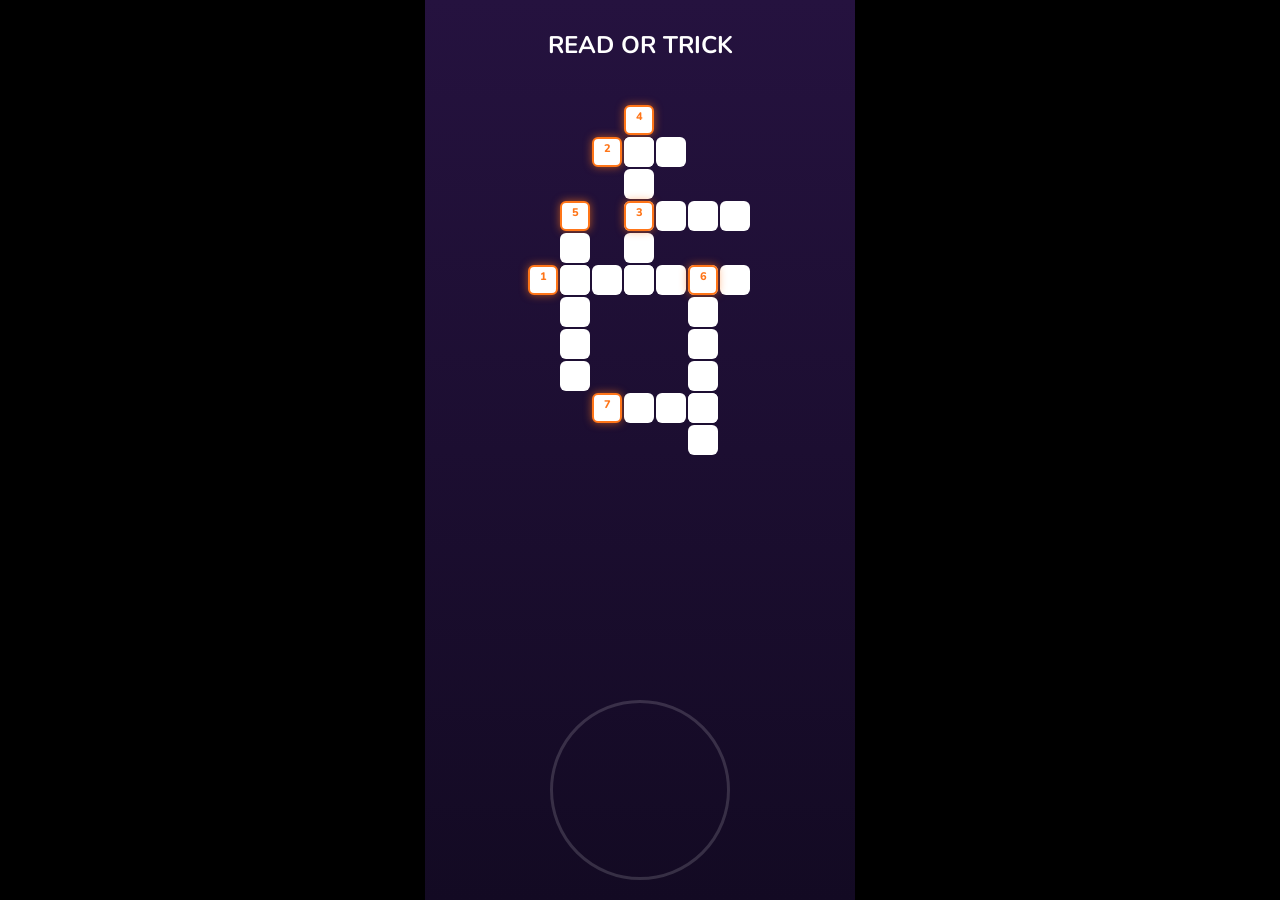
==== crusigrama.html @ ee32bf75 "Add files via upload" ====
<!DOCTYPE html>
<html lang="es">

<head>

<meta charset="UTF-8">

<meta
name="viewport"
content="
width=device-width,
initial-scale=1.0,
maximum-scale=1.0,
user-scalable=no">

<title>Read or Trick</title>

<link
href="https://fonts.googleapis.com/css2?family=Nunito:wght@400;700;800&display=swap"
rel="stylesheet">

<link
rel="stylesheet"
href="crusigrama.css">

</head>

<body>
<div class="app">

    <header>
        <h1>READ OR TRICK</h1>
    </header>

   <main>

    <section class="tablero">

       <div class="grid">

    <!-- 4. GOTHIC -->
    <div class="casilla pista"
         data-pista="4"
         style="top:0px; left:96px;">4</div>

    <div class="casilla"
         style="top:32px; left:96px;"></div>

    <div class="casilla"
         style="top:64px; left:96px;"></div>

    <!-- H compartida con HYDE -->
    <div class="casilla"
         style="top:96px; left:96px;"></div>

    <div class="casilla"
         style="top:128px; left:96px;"></div>

    <!-- C compartida con DRACULA -->
    <div class="casilla"
         style="top:160px; left:96px;"></div>


    <!-- 2. POE -->
    <div class="casilla pista"
         data-pista="2"
         style="top:32px; left:64px;">2</div>

    <!-- O compartida con GOTHIC -->
    <div class="casilla"
         style="top:32px; left:96px;"></div>

    <div class="casilla"
         style="top:32px; left:128px;"></div>


    <!-- 3. HYDE -->
    <!-- H compartida con GOTHIC -->
    <div class="casilla pista"
         data-pista="3"
         style="top:96px; left:96px;">3</div>

    <div class="casilla"
         style="top:96px; left:128px;"></div>

    <div class="casilla"
         style="top:96px; left:160px;"></div>

    <div class="casilla"
         style="top:96px; left:192px;"></div>


    <!-- 5. CARRIE -->
    <div class="casilla pista"
         data-pista="5"
         style="top:96px; left:32px;">5</div>

    <div class="casilla"
         style="top:128px; left:32px;"></div>

    <!-- R compartida con DRACULA -->
    <div class="casilla"
         style="top:160px; left:32px;"></div>

    <div class="casilla"
         style="top:192px; left:32px;"></div>

    <div class="casilla"
         style="top:224px; left:32px;"></div>

    <div class="casilla"
         style="top:256px; left:32px;"></div>


    <!-- 1. DRACULA -->
    <div class="casilla pista"
         data-pista="1"
         style="top:160px; left:0px;">1</div>

    <div class="casilla"
         style="top:160px; left:32px;"></div>

    <div class="casilla"
         style="top:160px; left:64px;"></div>

    <!-- C compartida con GOTHIC -->
    <div class="casilla"
         style="top:160px; left:96px;"></div>

    <div class="casilla"
         style="top:160px; left:128px;"></div>

    <!-- L compartida con LECTER -->
    <div class="casilla"
         style="top:160px; left:160px;"></div>

    <div class="casilla"
         style="top:160px; left:192px;"></div>


    <!-- 6. LECTER -->
    <!-- L compartida con DRACULA -->
    <div class="casilla pista"
         data-pista="6"
         style="top:160px; left:160px;">6</div>

    <div class="casilla"
         style="top:192px; left:160px;"></div>

    <div class="casilla"
         style="top:224px; left:160px;"></div>

    <div class="casilla"
         style="top:256px; left:160px;"></div>

    <!-- E compartida con RAVEN -->
    <div class="casilla"
         style="top:288px; left:160px;"></div>

    <div class="casilla"
         style="top:320px; left:160px;"></div>


    <!-- 7. RAVEN -->
    <div class="casilla pista"
         data-pista="7"
         style="top:288px; left:64px;">7</div>

    <div class="casilla"
         style="top:288px; left:96px;"></div>

    <div class="casilla"
         style="top:288px; left:128px;"></div>

    <!-- E compartida con LECTER -->
    <div class="casilla"
         style="top:288px; left:160px;"></div>

</div>

    </section>


    <!-- =========================
         CÍRCULO DE LETRAS
    ========================== -->

    <section class="letras">

        <div
            id="circuloLetras"
            class="circulo">
        </div>

    </section>

</main>

</div>

<div id="popupPista">

    <button id="cerrarPista">×</button>

    <h3 id="tituloPista">Pista</h3>

    <p id="textoPista">
        Aquí aparecerá la pista.
    </p>

</div>
<script src="crusigrama.js"></script>

</body>

</html>
---- crusigrama.css ----
*{

    margin:0;
    padding:0;
    box-sizing:border-box;

}

body{

    background:#000;

    font-family:"Nunito",sans-serif;

    display:flex;

    justify-content:center;

    min-height:100dvh;

}

.app{

    width:100%;

    max-width:430px;

    height:100dvh;

    background:
    linear-gradient(
        #25123f,
        #130a23
    );

    display:flex;

    flex-direction:column;

    overflow:hidden;

}


/* =========================
   ENCABEZADO
========================= */

header{

    height:10%;

    display:flex;

    justify-content:center;

    align-items:center;

    color:white;

    flex-shrink:0;

}

header h1{

    font-size:24px;

}

main{
    flex:1;
    display:flex;
    flex-direction:column;
    min-height:0;
}
/* =========================
   ZONA DEL CRUCIGRAMA
========================= */

.tablero{

    height:55%;

    display:flex;

    justify-content:center;

    align-items:flex-start;

    padding-top:15px;

    flex-shrink:0;

}


/* =========================
   CUADRÍCULA
========================= */

.grid {

    position:relative;

    width:224px;

    height:352px;

}
.celda,
.vacio{

    width:44px;

    height:44px;

}

.celda{

    background:white;

    border-radius:6px;

    display:flex;

    justify-content:center;

    align-items:flex-start;

    font-weight:800;

    color:#333;

    font-size:12px;

    padding-top:2px;

}

.numero{

    color:#ff7518;

}

.vacio{

    background:transparent;

}


/* =========================
   ZONA DE ACCIONES
========================= */

.acciones{

    height:10%;

    display:flex;

    justify-content:center;

    align-items:center;

    flex-shrink:0;

}

#btnPista{

    background:#ff7518;

    color:white;

    border:none;

    padding:10px 24px;

    border-radius:15px;

    font-family:"Nunito",sans-serif;

    font-weight:800;

    font-size:15px;

}


/* =========================
   ZONA DE LETRAS
========================= */

.letras{

    height:45%;

    display:flex;

    justify-content:center;

    align-items:flex-end;

    padding-bottom:20px;

    position:relative;

    flex-shrink:0;

}


/* =========================
   CÍRCULO
========================= */

.circulo{

    position:relative;

    width:180px;

    height:180px;

    border-radius:50%;

    border:3px solid rgba(255,255,255,.15);

    flex-shrink:0;

}


/* =========================
   BOTONES DE LETRAS
========================= */

.circulo button{

    position:absolute;

    width:48px;

    height:48px;

    border-radius:50%;

    border:none;

    background:#f2f2f2;

    font-family:"Nunito",sans-serif;

    font-size:21px;

    font-weight:800;

    box-shadow:
    0 4px 8px rgba(0,0,0,.3);

}


/* A */

.circulo button:nth-child(1){

    top:5px;

    left:50%;

    transform:
    translateX(-50%);

}


/* R */

.circulo button:nth-child(2){

    top:48px;

    left:8px;

}


/* D */

.circulo button:nth-child(3){

    top:48px;

    right:8px;

}


/* C */

.circulo button:nth-child(4){

    top:50%;

    left:50%;

    transform:
    translate(-50%,-50%);

}


/* U */

.circulo button:nth-child(5){

    bottom:8px;

    left:30px;

}


/* L */

.circulo button:nth-child(6){

    bottom:8px;

    right:30px;

}


/* =========================
   POPUP DE PISTA
========================= */

#popupPista{

    position:fixed;

    top:15px;
    left:50%;

    transform:translateX(-50%);

    width:85%;
    max-width:350px;

    background:rgba(43,43,43,.82);

    backdrop-filter:blur(8px);
    -webkit-backdrop-filter:blur(8px);

    color:white;

    padding:18px 20px;

    border-radius:15px;

    display:none;

    z-index:999;

    box-shadow:
        0 8px 25px rgba(0,0,0,.35);

    border:1px solid rgba(255,117,24,.65);

}

.casilla {

    position:absolute;

    width:30px;
    height:30px;

    background:white;

    border-radius:6px;

    display:flex;

    justify-content:center;

    align-items:flex-start;

    padding-top:2px;

    font-size:11px;

    font-weight:800;

    color:#333;

}

/* =========================
   CASILLAS CON PISTA
========================= */

/* =========================
   CASILLAS SELECCIONABLES
========================= */

.casilla.pista{

    color:#ff7518;

    border:2px solid #ff7518;

    box-shadow:
        0 0 8px rgba(255,117,24,.65);

    cursor:pointer;

    transition:
        transform .15s ease,
        box-shadow .15s ease;

}


/* AL PASAR EL MOUSE */

.casilla.pista:hover{

    transform:scale(1.05);

    box-shadow:
        0 0 16px rgba(255,117,24,1);

}


/* AL TOCAR */

.casilla.pista:active{

    transform:scale(.90);

    box-shadow:
        0 0 14px rgba(255,117,24,.9);

}


/* =========================
   PANEL DE PISTA
========================= */



#popupPista h3{

    color:#ff7518;

    font-size:20px;

    margin-bottom:8px;

}

#popupPista p{

    font-size:16px;

    line-height:1.4;

}


/* BOTÓN CERRAR */

#cerrarPista{

    position:absolute;

    top:6px;
    right:10px;

    background:none;

    border:none;

    color:white;

    font-size:25px;

    cursor:pointer;

}

.casilla.rellena {

    color:#25123f;

    font-size:20px;

    padding-top:5px;

}
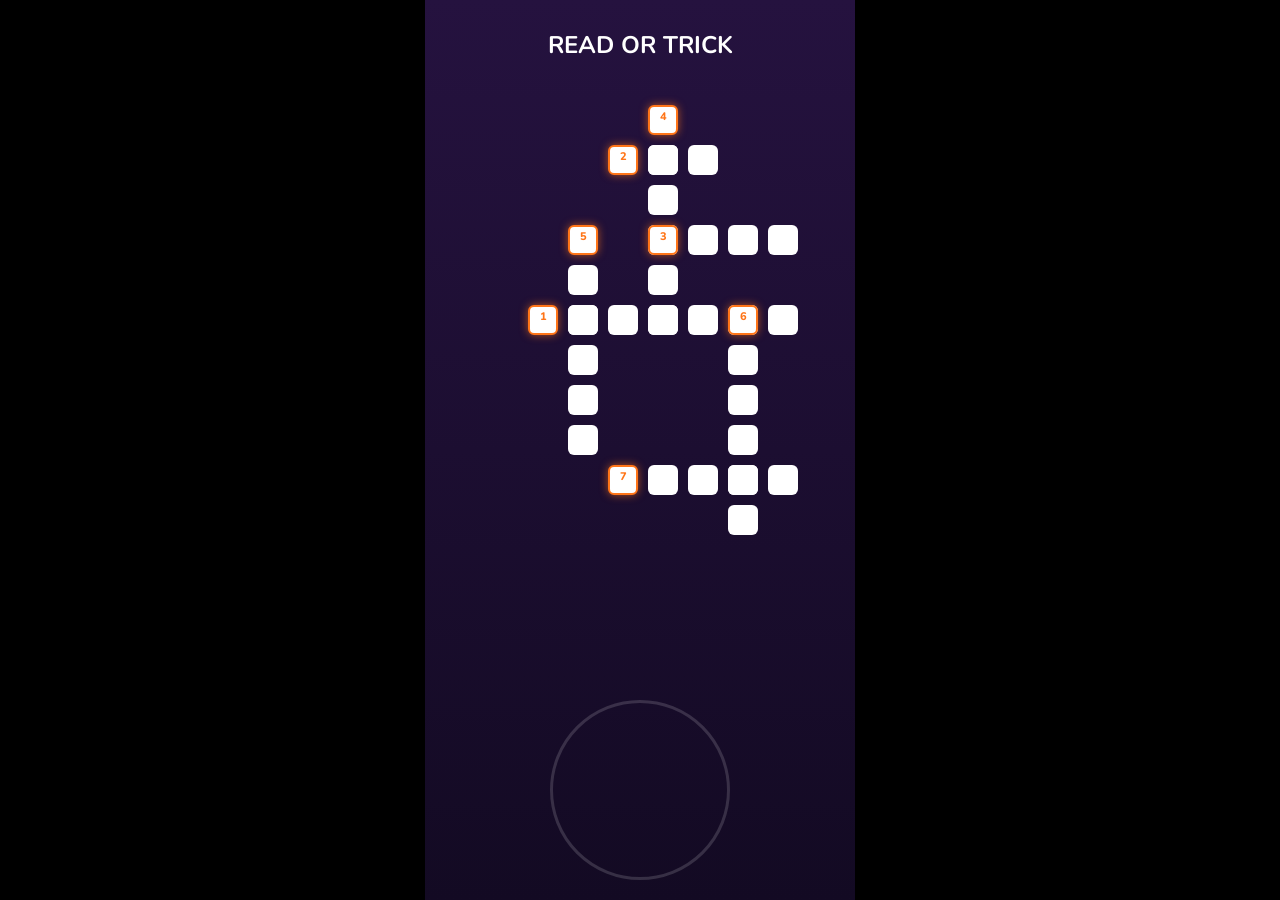
==== commit acadd65f: "Update crusigrama.html" ====
--- a/crusigrama.html
+++ b/crusigrama.html
@@ -41,140 +41,143 @@
     <!-- 4. GOTHIC -->
     <div class="casilla pista"
          data-pista="4"
-         style="top:0px; left:96px;">4</div>
-
-    <div class="casilla"
-         style="top:32px; left:96px;"></div>
-
-    <div class="casilla"
-         style="top:64px; left:96px;"></div>
+         style="top:0px; left:120px;">4</div>
+
+    <div class="casilla"
+         style="top:40px; left:120px;"></div>
+
+    <div class="casilla"
+         style="top:80px; left:120px;"></div>
 
     <!-- H compartida con HYDE -->
     <div class="casilla"
-         style="top:96px; left:96px;"></div>
-
-    <div class="casilla"
-         style="top:128px; left:96px;"></div>
+         style="top:120px; left:120px;"></div>
+
+    <div class="casilla"
+         style="top:160px; left:120px;"></div>
 
     <!-- C compartida con DRACULA -->
     <div class="casilla"
-         style="top:160px; left:96px;"></div>
+         style="top:200px; left:120px;"></div>
 
 
     <!-- 2. POE -->
     <div class="casilla pista"
          data-pista="2"
-         style="top:32px; left:64px;">2</div>
+         style="top:40px; left:80px;">2</div>
 
     <!-- O compartida con GOTHIC -->
     <div class="casilla"
-         style="top:32px; left:96px;"></div>
-
-    <div class="casilla"
-         style="top:32px; left:128px;"></div>
+         style="top:40px; left:120px;"></div>
+
+    <div class="casilla"
+         style="top:40px; left:160px;"></div>
 
 
     <!-- 3. HYDE -->
     <!-- H compartida con GOTHIC -->
     <div class="casilla pista"
          data-pista="3"
-         style="top:96px; left:96px;">3</div>
-
-    <div class="casilla"
-         style="top:96px; left:128px;"></div>
-
-    <div class="casilla"
-         style="top:96px; left:160px;"></div>
-
-    <div class="casilla"
-         style="top:96px; left:192px;"></div>
+         style="top:120px; left:120px;">3</div>
+
+    <div class="casilla"
+         style="top:120px; left:160px;"></div>
+
+    <div class="casilla"
+         style="top:120px; left:200px;"></div>
+
+    <div class="casilla"
+         style="top:120px; left:240px;"></div>
 
 
     <!-- 5. CARRIE -->
     <div class="casilla pista"
          data-pista="5"
-         style="top:96px; left:32px;">5</div>
-
-    <div class="casilla"
-         style="top:128px; left:32px;"></div>
+         style="top:120px; left:40px;">5</div>
+
+    <div class="casilla"
+         style="top:160px; left:40px;"></div>
 
     <!-- R compartida con DRACULA -->
     <div class="casilla"
-         style="top:160px; left:32px;"></div>
-
-    <div class="casilla"
-         style="top:192px; left:32px;"></div>
-
-    <div class="casilla"
-         style="top:224px; left:32px;"></div>
-
-    <div class="casilla"
-         style="top:256px; left:32px;"></div>
+         style="top:200px; left:40px;"></div>
+
+    <div class="casilla"
+         style="top:240px; left:40px;"></div>
+
+    <div class="casilla"
+         style="top:280px; left:40px;"></div>
+
+    <div class="casilla"
+         style="top:320px; left:40px;"></div>
 
 
     <!-- 1. DRACULA -->
     <div class="casilla pista"
          data-pista="1"
-         style="top:160px; left:0px;">1</div>
-
-    <div class="casilla"
-         style="top:160px; left:32px;"></div>
-
-    <div class="casilla"
-         style="top:160px; left:64px;"></div>
+         style="top:200px; left:0px;">1</div>
+
+    <div class="casilla"
+         style="top:200px; left:40px;"></div>
+
+    <div class="casilla"
+         style="top:200px; left:80px;"></div>
 
     <!-- C compartida con GOTHIC -->
     <div class="casilla"
-         style="top:160px; left:96px;"></div>
-
-    <div class="casilla"
-         style="top:160px; left:128px;"></div>
+         style="top:200px; left:120px;"></div>
+
+    <div class="casilla"
+         style="top:200px; left:160px;"></div>
 
     <!-- L compartida con LECTER -->
     <div class="casilla"
-         style="top:160px; left:160px;"></div>
-
-    <div class="casilla"
-         style="top:160px; left:192px;"></div>
+         style="top:200px; left:200px;"></div>
+
+    <div class="casilla"
+         style="top:200px; left:240px;"></div>
 
 
     <!-- 6. LECTER -->
     <!-- L compartida con DRACULA -->
     <div class="casilla pista"
          data-pista="6"
-         style="top:160px; left:160px;">6</div>
-
-    <div class="casilla"
-         style="top:192px; left:160px;"></div>
-
-    <div class="casilla"
-         style="top:224px; left:160px;"></div>
-
-    <div class="casilla"
-         style="top:256px; left:160px;"></div>
+         style="top:200px; left:200px;">6</div>
+
+    <div class="casilla"
+         style="top:240px; left:200px;"></div>
+
+    <div class="casilla"
+         style="top:280px; left:200px;"></div>
+
+    <div class="casilla"
+         style="top:320px; left:200px;"></div>
 
     <!-- E compartida con RAVEN -->
     <div class="casilla"
-         style="top:288px; left:160px;"></div>
-
-    <div class="casilla"
-         style="top:320px; left:160px;"></div>
-
-
-    <!-- 7. RAVEN -->
-    <div class="casilla pista"
-         data-pista="7"
-         style="top:288px; left:64px;">7</div>
-
-    <div class="casilla"
-         style="top:288px; left:96px;"></div>
-
-    <div class="casilla"
-         style="top:288px; left:128px;"></div>
-
-    <!-- E compartida con LECTER -->
-    <div class="casilla"
-         style="top:288px; left:160px;"></div>
+         style="top:360px; left:200px;"></div>
+
+    <div class="casilla"
+         style="top:400px; left:200px;"></div>
+         
+   <!-- 7. RAVEN --> 
+<div class="casilla pista" 
+     data-pista="7" 
+     style="top:360px; left:80px;">7</div> 
+
+<div class="casilla" 
+     style="top:360px; left:120px;"></div> 
+
+<div class="casilla" 
+     style="top:360px; left:160px;"></div> 
+
+<!-- E compartida con LECTER --> 
+<div class="casilla" 
+     style="top:360px; left:200px;"></div>
+
+<!-- N --> 
+<div class="casilla" 
+     style="top:360px; left:240px;"></div>
 
 </div>
 
@@ -209,8 +212,9 @@
     </p>
 
 </div>
+
 <script src="crusigrama.js"></script>
 
 </body>
 
-</html>+</html>
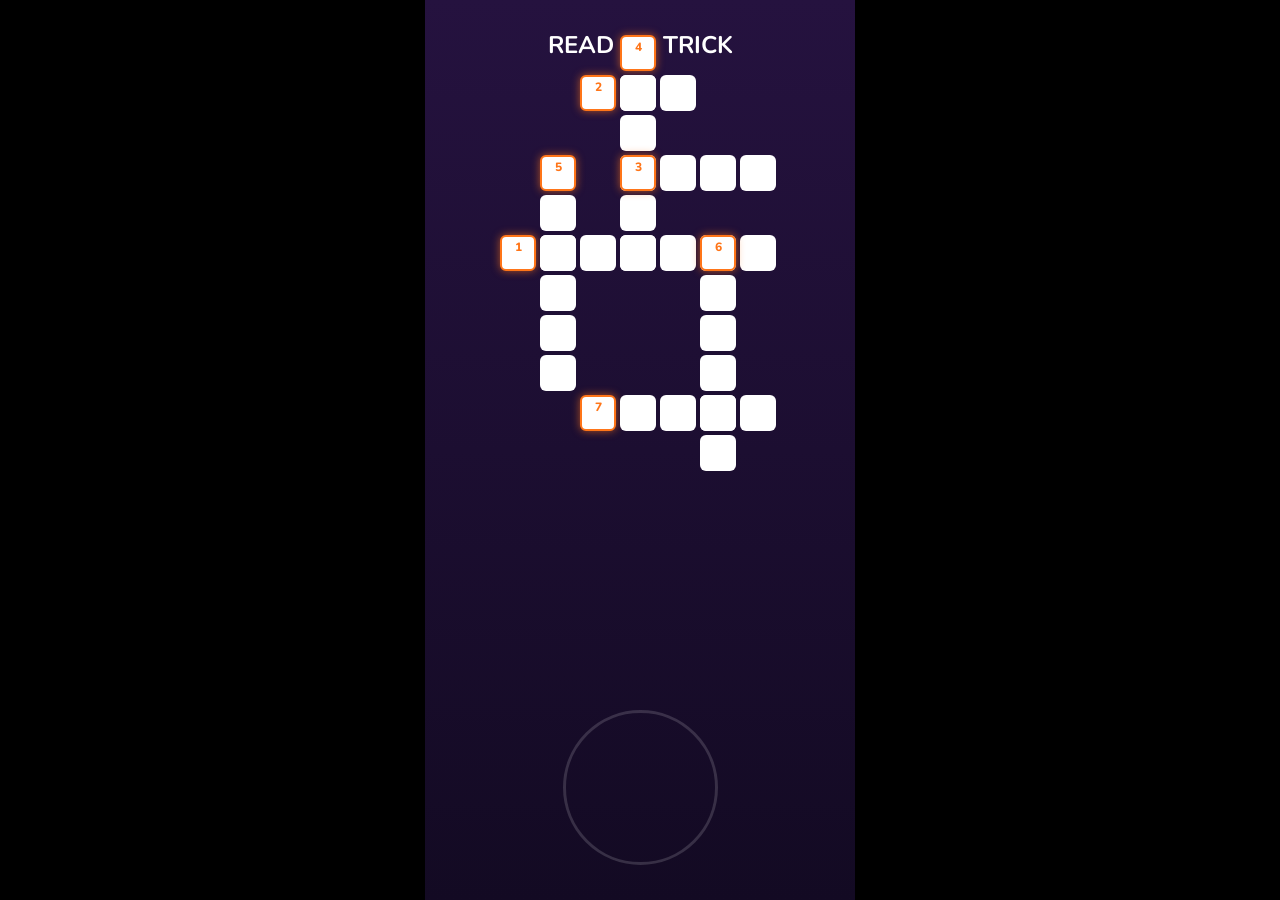
==== commit ca089bc8: "Update crusigrama.html" ====
--- a/crusigrama.html
+++ b/crusigrama.html
@@ -13,7 +13,7 @@
 maximum-scale=1.0,
 user-scalable=no">
 
-<title>Read or Trick</title>
+<title></title>
 
 <link
 href="https://fonts.googleapis.com/css2?family=Nunito:wght@400;700;800&display=swap"
--- a/crusigrama.css
+++ b/crusigrama.css
@@ -21,12 +21,475 @@
 }
 
 .app{
-
+    position:relative;
     width:100%;
-
     max-width:430px;
-
     height:100dvh;
+    overflow:hidden;
+
+    background:
+        linear-gradient(rgba(19,10,35,.75),rgba(19,10,35,.85)),
+        url("TU-IMAGEN.jpg") center/cover no-repeat;
+}
+
+
+/* =========================
+   ENCABEZADO
+========================= */
+
+header{
+
+    height:10%;
+
+    display:flex;
+
+    justify-content:center;
+
+    align-items:center;
+
+    color:white;
+
+    flex-shrink:0;
+
+}
+
+header h1{
+
+    font-size:24px;
+
+}
+
+main{
+    flex:1;
+    display:flex;
+    flex-direction:column;
+    min-height:0;
+}
+/* =========================
+   ZONA DEL CRUCIGRAMA
+========================= */
+
+.tablero{
+    position:absolute;
+    top:35px;
+    left:0;
+    right:0;
+
+    display:flex;
+    justify-content:center;
+}
+
+
+/* =========================
+   CUADRÍCULA
+========================= */
+
+.grid {
+    position:relative;
+    width:280px;
+    height:440px;
+}
+.celda,
+.vacio{
+
+    width:44px;
+
+    height:44px;
+
+}
+
+.celda{
+
+    background:white;
+
+    border-radius:6px;
+
+    display:flex;
+
+    justify-content:center;
+
+    align-items:flex-start;
+
+    font-weight:800;
+
+    color:#333;
+
+    font-size:12px;
+
+    padding-top:2px;
+
+}
+
+.numero{
+
+    color:#ff7518;
+
+}
+
+.vacio{
+
+    background:transparent;
+
+}
+
+
+/* =========================
+   ZONA DE ACCIONES
+========================= */
+
+.acciones{
+
+    height:10%;
+
+    display:flex;
+
+    justify-content:center;
+
+    align-items:center;
+
+    flex-shrink:0;
+
+}
+
+#btnPista{
+
+    background:#ff7518;
+
+    color:white;
+
+    border:none;
+
+    padding:10px 24px;
+
+    border-radius:15px;
+
+    font-family:"Nunito",sans-serif;
+
+    font-weight:800;
+
+    font-size:15px;
+
+}
+
+
+/* =========================
+   ZONA DE LETRAS
+========================= */
+
+.letras{
+    position:absolute;
+    left:0;
+    right:0;
+    bottom:35px;
+
+    height:155px;
+
+    display:flex;
+    justify-content:center;
+    align-items:center;
+
+    padding:0;
+    margin:0;
+
+    z-index:20;
+}
+.circulo{
+    position:relative;
+
+    width:155px;
+    height:155px;
+
+    border-radius:50%;
+    border:3px solid rgba(255,255,255,.15);
+
+    flex-shrink:0;
+
+    z-index:21;
+}
+
+.circulo button{
+    position:absolute;
+
+    width:40px;
+    height:40px;
+
+    border-radius:50%;
+    border:none;
+
+    background:#f2f2f2;
+
+    font-family:"Nunito",sans-serif;
+    font-size:20px;
+    font-weight:800;
+
+    box-shadow:0 4px 8px rgba(0,0,0,.3);
+
+    cursor:pointer;
+
+    pointer-events:auto;
+    touch-action:manipulation;
+    -webkit-tap-highlight-color:transparent;
+}
+
+/* A */
+
+.circulo button:nth-child(1){
+
+    top:5px;
+
+    left:50%;
+
+    transform:
+    translateX(-50%);
+
+}
+
+
+/* R */
+
+.circulo button:nth-child(2){
+
+    top:48px;
+
+    left:8px;
+
+}
+
+
+/* D */
+
+.circulo button:nth-child(3){
+
+    top:48px;
+
+    right:8px;
+
+}
+
+
+/* C */
+
+.circulo button:nth-child(4){
+
+    top:50%;
+
+    left:50%;
+
+    transform:
+    translate(-50%,-50%);
+
+}
+
+
+/* U */
+
+.circulo button:nth-child(5){
+
+    bottom:8px;
+
+    left:30px;
+
+}
+
+
+/* L */
+
+.circulo button:nth-child(6){
+
+    bottom:8px;
+
+    right:30px;
+
+}
+
+
+/* =========================
+   POPUP DE PISTA
+========================= */
+
+#popupPista{
+
+    position:fixed;
+    top:50%;
+    left:50%;
+    transform:translate(-50%,-50%);
+    
+    width:85%;
+    max-width:350px;
+
+    background:rgba(43,43,43,.82);
+
+    backdrop-filter:blur(8px);
+    -webkit-backdrop-filter:blur(8px);
+
+    color:white;
+
+    padding:18px 20px;
+
+    border-radius:15px;
+
+    display:none;
+
+    z-index:999;
+
+    box-shadow:
+        0 8px 25px rgba(0,0,0,.35);
+
+    border:1px solid rgba(255,117,24,.65);
+
+}
+
+.casilla {
+    position:absolute;
+
+    width:36px;
+    height:36px;
+
+    background:white;
+
+    border-radius:6px;
+
+    display:flex;
+    justify-content:center;
+    align-items:flex-start;
+
+    padding-top:2px;
+
+    font-size:12px;
+    font-weight:800;
+
+    color:#333;
+}
+
+/* =========================
+   CASILLAS CON PISTA
+========================= */
+
+/* =========================
+   CASILLAS SELECCIONABLES
+========================= */
+
+.casilla.pista{
+
+    color:#ff7518;
+
+    border:2px solid #ff7518;
+
+    box-shadow:
+        0 0 8px rgba(255,117,24,.65);
+
+    cursor:pointer;
+
+    transition:
+        transform .15s ease,
+        box-shadow .15s ease;
+
+}
+
+
+/* AL PASAR EL MOUSE */
+
+.casilla.pista:hover{
+
+    transform:scale(1.05);
+
+    box-shadow:
+        0 0 16px rgba(255,117,24,1);
+
+}
+
+
+/* AL TOCAR */
+
+.casilla.pista:active{
+
+    transform:scale(.90);
+
+    box-shadow:
+        0 0 14px rgba(255,117,24,.9);
+
+}
+
+
+/* =========================
+   PANEL DE PISTA
+========================= */
+
+
+
+#popupPista h3{
+
+    color:#ff7518;
+
+    font-size:20px;
+
+    margin-bottom:8px;
+
+}
+
+#popupPista p{
+
+    font-size:16px;
+
+    line-height:1.4;
+
+}
+
+
+/* BOTÓN CERRAR */
+
+#cerrarPista{
+
+    position:absolute;
+
+    top:6px;
+    right:10px;
+
+    background:none;
+
+    border:none;
+
+    color:white;
+
+    font-size:25px;
+
+    cursor:pointer;
+
+}
+
+.casilla.rellena { 
+
+    color:#25123f;
+
+    font-size:21px;
+
+    padding-top:4px;
+
+}
+
+html,
+body{
+    width:100%;
+    height:100%;
+    margin:0;
+    padding:0;
+    overflow:hidden;
+    overscroll-behavior:none;
+    touch-action:manipulation;
+}
+
+body{
+    position:fixed;
+    inset:0;
+}
+
+.app{
+    position:relative;
+
+    width:100%;
+    max-width:430px;
+    height:100dvh;
+    max-height:100dvh;
 
     background:
     linear-gradient(
@@ -35,476 +498,13 @@
     );
 
     display:flex;
-
     flex-direction:column;
 
     overflow:hidden;
-
-}
-
-
-/* =========================
-   ENCABEZADO
-========================= */
-
-header{
-
-    height:10%;
-
-    display:flex;
-
-    justify-content:center;
-
-    align-items:center;
-
-    color:white;
-
-    flex-shrink:0;
-
-}
-
-header h1{
-
-    font-size:24px;
-
-}
-
-main{
-    flex:1;
-    display:flex;
-    flex-direction:column;
-    min-height:0;
-}
-/* =========================
-   ZONA DEL CRUCIGRAMA
-========================= */
-
-.tablero{
-
-    height:55%;
-
-    display:flex;
-
-    justify-content:center;
-
-    align-items:flex-start;
-
-    padding-top:15px;
-
-    flex-shrink:0;
-
-}
-
-
-/* =========================
-   CUADRÍCULA
-========================= */
-
-.grid {
-
-    position:relative;
-
-    width:224px;
-
-    height:352px;
-
-}
-.celda,
-.vacio{
-
-    width:44px;
-
-    height:44px;
-
-}
-
-.celda{
-
-    background:white;
-
-    border-radius:6px;
-
-    display:flex;
-
-    justify-content:center;
-
-    align-items:flex-start;
-
-    font-weight:800;
-
-    color:#333;
-
-    font-size:12px;
-
-    padding-top:2px;
-
-}
-
-.numero{
-
-    color:#ff7518;
-
-}
-
-.vacio{
-
-    background:transparent;
-
-}
-
-
-/* =========================
-   ZONA DE ACCIONES
-========================= */
-
-.acciones{
-
-    height:10%;
-
-    display:flex;
-
-    justify-content:center;
-
-    align-items:center;
-
-    flex-shrink:0;
-
-}
-
-#btnPista{
-
-    background:#ff7518;
-
-    color:white;
-
-    border:none;
-
-    padding:10px 24px;
-
-    border-radius:15px;
-
-    font-family:"Nunito",sans-serif;
-
-    font-weight:800;
-
-    font-size:15px;
-
-}
-
-
-/* =========================
-   ZONA DE LETRAS
-========================= */
-
-.letras{
-
-    height:45%;
-
-    display:flex;
-
-    justify-content:center;
-
-    align-items:flex-end;
-
-    padding-bottom:20px;
-
-    position:relative;
-
-    flex-shrink:0;
-
-}
-
-
-/* =========================
-   CÍRCULO
-========================= */
-
-.circulo{
-
-    position:relative;
-
-    width:180px;
-
-    height:180px;
-
-    border-radius:50%;
-
-    border:3px solid rgba(255,255,255,.15);
-
-    flex-shrink:0;
-
-}
-
-
-/* =========================
-   BOTONES DE LETRAS
-========================= */
-
-.circulo button{
-
-    position:absolute;
-
-    width:48px;
-
-    height:48px;
-
-    border-radius:50%;
-
-    border:none;
-
-    background:#f2f2f2;
-
-    font-family:"Nunito",sans-serif;
-
-    font-size:21px;
-
-    font-weight:800;
-
-    box-shadow:
-    0 4px 8px rgba(0,0,0,.3);
-
-}
-
-
-/* A */
-
-.circulo button:nth-child(1){
-
-    top:5px;
-
-    left:50%;
-
-    transform:
-    translateX(-50%);
-
-}
-
-
-/* R */
-
-.circulo button:nth-child(2){
-
-    top:48px;
-
-    left:8px;
-
-}
-
-
-/* D */
-
-.circulo button:nth-child(3){
-
-    top:48px;
-
-    right:8px;
-
-}
-
-
-/* C */
-
-.circulo button:nth-child(4){
-
-    top:50%;
-
-    left:50%;
-
-    transform:
-    translate(-50%,-50%);
-
-}
-
-
-/* U */
-
-.circulo button:nth-child(5){
-
-    bottom:8px;
-
-    left:30px;
-
-}
-
-
-/* L */
-
-.circulo button:nth-child(6){
-
-    bottom:8px;
-
-    right:30px;
-
-}
-
-
-/* =========================
-   POPUP DE PISTA
-========================= */
-
-#popupPista{
-
-    position:fixed;
-
-    top:15px;
-    left:50%;
-
-    transform:translateX(-50%);
-
-    width:85%;
-    max-width:350px;
-
-    background:rgba(43,43,43,.82);
-
-    backdrop-filter:blur(8px);
-    -webkit-backdrop-filter:blur(8px);
-
-    color:white;
-
-    padding:18px 20px;
-
-    border-radius:15px;
-
-    display:none;
-
-    z-index:999;
-
-    box-shadow:
-        0 8px 25px rgba(0,0,0,.35);
-
-    border:1px solid rgba(255,117,24,.65);
-
-}
-
-.casilla {
-
-    position:absolute;
-
-    width:30px;
-    height:30px;
-
-    background:white;
-
-    border-radius:6px;
-
-    display:flex;
-
-    justify-content:center;
-
-    align-items:flex-start;
-
-    padding-top:2px;
-
-    font-size:11px;
-
-    font-weight:800;
-
-    color:#333;
-
-}
-
-/* =========================
-   CASILLAS CON PISTA
-========================= */
-
-/* =========================
-   CASILLAS SELECCIONABLES
-========================= */
-
-.casilla.pista{
-
-    color:#ff7518;
-
-    border:2px solid #ff7518;
-
-    box-shadow:
-        0 0 8px rgba(255,117,24,.65);
-
-    cursor:pointer;
-
-    transition:
-        transform .15s ease,
-        box-shadow .15s ease;
-
-}
-
-
-/* AL PASAR EL MOUSE */
-
-.casilla.pista:hover{
-
-    transform:scale(1.05);
-
-    box-shadow:
-        0 0 16px rgba(255,117,24,1);
-
-}
-
-
-/* AL TOCAR */
-
-.casilla.pista:active{
-
-    transform:scale(.90);
-
-    box-shadow:
-        0 0 14px rgba(255,117,24,.9);
-
-}
-
-
-/* =========================
-   PANEL DE PISTA
-========================= */
-
-
-
-#popupPista h3{
-
-    color:#ff7518;
-
-    font-size:20px;
-
-    margin-bottom:8px;
-
-}
-
-#popupPista p{
-
-    font-size:16px;
-
-    line-height:1.4;
-
-}
-
-
-/* BOTÓN CERRAR */
-
-#cerrarPista{
-
-    position:absolute;
-
-    top:6px;
-    right:10px;
-
-    background:none;
-
-    border:none;
-
-    color:white;
-
-    font-size:25px;
-
-    cursor:pointer;
-
-}
-
-.casilla.rellena {
-
-    color:#25123f;
-
-    font-size:20px;
-
-    padding-top:5px;
-
-}+}
+
+button,
+.casilla{
+    touch-action:manipulation;
+    -webkit-tap-highlight-color:transparent;
+}
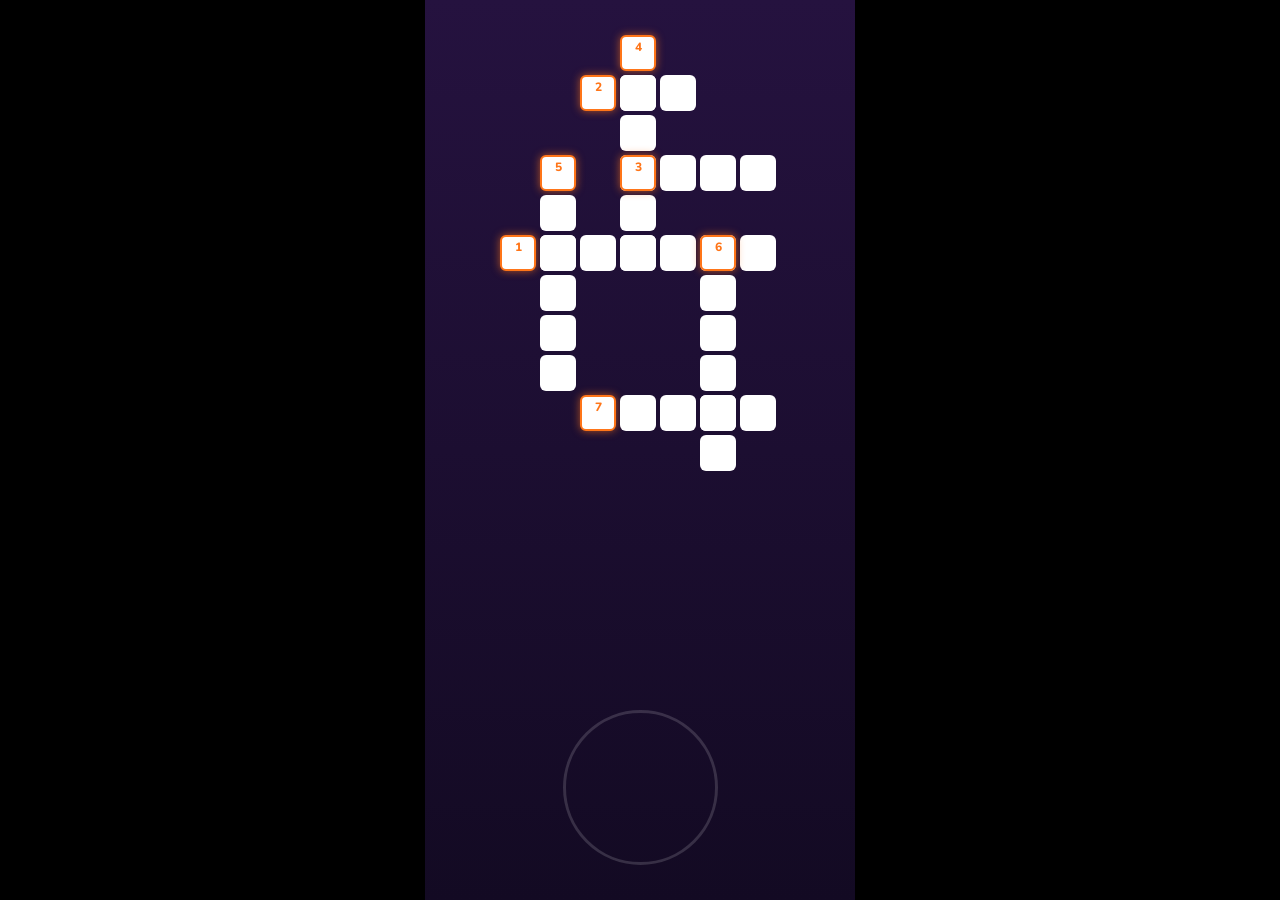
==== commit ee7b4dec: "Update crusigrama.html" ====
--- a/crusigrama.html
+++ b/crusigrama.html
@@ -13,7 +13,7 @@
 maximum-scale=1.0,
 user-scalable=no">
 
-<title></title>
+<title>Read Or Trick</title>
 
 <link
 href="https://fonts.googleapis.com/css2?family=Nunito:wght@400;700;800&display=swap"
@@ -29,7 +29,7 @@
 <div class="app">
 
     <header>
-        <h1>READ OR TRICK</h1>
+        <h1></h1>
     </header>
 
    <main>
--- a/crusigrama.css
+++ b/crusigrama.css
@@ -29,7 +29,7 @@
 
     background:
         linear-gradient(rgba(19,10,35,.75),rgba(19,10,35,.85)),
-        url("TU-IMAGEN.jpg") center/cover no-repeat;
+        url("img/fondo.png") center/cover no-repeat;
 }
 
 
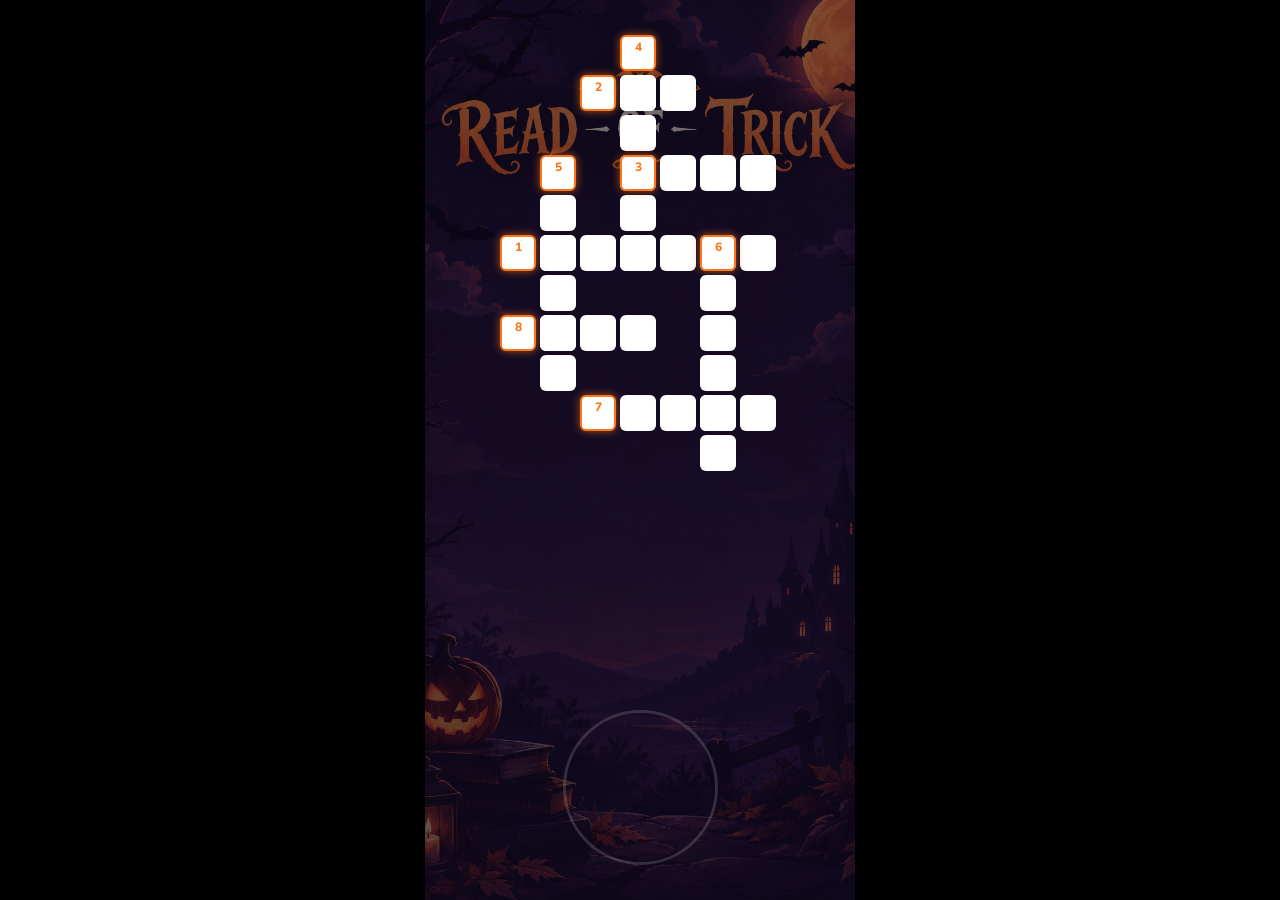
==== commit 8d697453: "Update crusigrama.html" ====
--- a/crusigrama.html
+++ b/crusigrama.html
@@ -26,180 +26,226 @@
 </head>
 
 <body>
+
 <div class="app">
 
     <header>
         <h1></h1>
     </header>
 
-   <main>
-
-    <section class="tablero">
-
-       <div class="grid">
-
-    <!-- 4. GOTHIC -->
-    <div class="casilla pista"
-         data-pista="4"
-         style="top:0px; left:120px;">4</div>
-
-    <div class="casilla"
-         style="top:40px; left:120px;"></div>
-
-    <div class="casilla"
-         style="top:80px; left:120px;"></div>
-
-    <!-- H compartida con HYDE -->
-    <div class="casilla"
-         style="top:120px; left:120px;"></div>
-
-    <div class="casilla"
-         style="top:160px; left:120px;"></div>
-
-    <!-- C compartida con DRACULA -->
-    <div class="casilla"
-         style="top:200px; left:120px;"></div>
-
-
-    <!-- 2. POE -->
-    <div class="casilla pista"
-         data-pista="2"
-         style="top:40px; left:80px;">2</div>
-
-    <!-- O compartida con GOTHIC -->
-    <div class="casilla"
-         style="top:40px; left:120px;"></div>
-
-    <div class="casilla"
-         style="top:40px; left:160px;"></div>
-
-
-    <!-- 3. HYDE -->
-    <!-- H compartida con GOTHIC -->
-    <div class="casilla pista"
-         data-pista="3"
-         style="top:120px; left:120px;">3</div>
-
-    <div class="casilla"
-         style="top:120px; left:160px;"></div>
-
-    <div class="casilla"
-         style="top:120px; left:200px;"></div>
-
-    <div class="casilla"
-         style="top:120px; left:240px;"></div>
-
-
-    <!-- 5. CARRIE -->
-    <div class="casilla pista"
-         data-pista="5"
-         style="top:120px; left:40px;">5</div>
-
-    <div class="casilla"
-         style="top:160px; left:40px;"></div>
-
-    <!-- R compartida con DRACULA -->
-    <div class="casilla"
-         style="top:200px; left:40px;"></div>
-
-    <div class="casilla"
-         style="top:240px; left:40px;"></div>
-
-    <div class="casilla"
-         style="top:280px; left:40px;"></div>
-
-    <div class="casilla"
-         style="top:320px; left:40px;"></div>
-
-
-    <!-- 1. DRACULA -->
-    <div class="casilla pista"
-         data-pista="1"
-         style="top:200px; left:0px;">1</div>
-
-    <div class="casilla"
-         style="top:200px; left:40px;"></div>
-
-    <div class="casilla"
-         style="top:200px; left:80px;"></div>
-
-    <!-- C compartida con GOTHIC -->
-    <div class="casilla"
-         style="top:200px; left:120px;"></div>
-
-    <div class="casilla"
-         style="top:200px; left:160px;"></div>
-
-    <!-- L compartida con LECTER -->
-    <div class="casilla"
-         style="top:200px; left:200px;"></div>
-
-    <div class="casilla"
-         style="top:200px; left:240px;"></div>
-
-
-    <!-- 6. LECTER -->
-    <!-- L compartida con DRACULA -->
-    <div class="casilla pista"
-         data-pista="6"
-         style="top:200px; left:200px;">6</div>
-
-    <div class="casilla"
-         style="top:240px; left:200px;"></div>
-
-    <div class="casilla"
-         style="top:280px; left:200px;"></div>
-
-    <div class="casilla"
-         style="top:320px; left:200px;"></div>
-
-    <!-- E compartida con RAVEN -->
-    <div class="casilla"
-         style="top:360px; left:200px;"></div>
-
-    <div class="casilla"
-         style="top:400px; left:200px;"></div>
-         
-   <!-- 7. RAVEN --> 
-<div class="casilla pista" 
-     data-pista="7" 
-     style="top:360px; left:80px;">7</div> 
-
-<div class="casilla" 
-     style="top:360px; left:120px;"></div> 
-
-<div class="casilla" 
-     style="top:360px; left:160px;"></div> 
-
-<!-- E compartida con LECTER --> 
-<div class="casilla" 
-     style="top:360px; left:200px;"></div>
-
-<!-- N --> 
-<div class="casilla" 
-     style="top:360px; left:240px;"></div>
+    <main>
+
+        <section class="tablero">
+
+            <div class="grid">
+
+
+                <!-- =========================
+                     4. GOTHIC
+                ========================== -->
+
+                <div class="casilla pista"
+                     data-pista="4"
+                     style="top:0px; left:120px;">4</div>
+
+                <div class="casilla"
+                     style="top:40px; left:120px;"></div>
+
+                <div class="casilla"
+                     style="top:80px; left:120px;"></div>
+
+                <!-- H compartida con HYDE -->
+                <div class="casilla"
+                     style="top:120px; left:120px;"></div>
+
+                <div class="casilla"
+                     style="top:160px; left:120px;"></div>
+
+                <!-- C compartida con DRACULA -->
+                <div class="casilla"
+                     style="top:200px; left:120px;"></div>
+
+
+                <!-- =========================
+                     2. POE
+                ========================== -->
+
+                <div class="casilla pista"
+                     data-pista="2"
+                     style="top:40px; left:80px;">2</div>
+
+                <!-- O compartida con GOTHIC -->
+                <div class="casilla"
+                     style="top:40px; left:120px;"></div>
+
+                <div class="casilla"
+                     style="top:40px; left:160px;"></div>
+
+
+                <!-- =========================
+                     3. HYDE
+                ========================== -->
+
+                <!-- H compartida con GOTHIC -->
+                <div class="casilla pista"
+                     data-pista="3"
+                     style="top:120px; left:120px;">3</div>
+
+                <div class="casilla"
+                     style="top:120px; left:160px;"></div>
+
+                <div class="casilla"
+                     style="top:120px; left:200px;"></div>
+
+                <div class="casilla"
+                     style="top:120px; left:240px;"></div>
+
+
+                <!-- =========================
+                     5. CARRIE
+                ========================== -->
+
+                <div class="casilla pista"
+                     data-pista="5"
+                     style="top:120px; left:40px;">5</div>
+
+                <div class="casilla"
+                     style="top:160px; left:40px;"></div>
+
+                <!-- R compartida con DRACULA -->
+                <div class="casilla"
+                     style="top:200px; left:40px;"></div>
+
+                <div class="casilla"
+                     style="top:240px; left:40px;"></div>
+
+                <!-- I compartida con KING -->
+                <div class="casilla"
+                     style="top:280px; left:40px;"></div>
+
+                <div class="casilla"
+                     style="top:320px; left:40px;"></div>
+
+
+                <!-- =========================
+                     1. DRACULA
+                ========================== -->
+
+                <div class="casilla pista"
+                     data-pista="1"
+                     style="top:200px; left:0px;">1</div>
+
+                <div class="casilla"
+                     style="top:200px; left:40px;"></div>
+
+                <div class="casilla"
+                     style="top:200px; left:80px;"></div>
+
+                <!-- C compartida con GOTHIC -->
+                <div class="casilla"
+                     style="top:200px; left:120px;"></div>
+
+                <div class="casilla"
+                     style="top:200px; left:160px;"></div>
+
+                <!-- L compartida con LECTER -->
+                <div class="casilla"
+                     style="top:200px; left:200px;"></div>
+
+                <div class="casilla"
+                     style="top:200px; left:240px;"></div>
+
+
+                <!-- =========================
+                     6. LECTER
+                ========================== -->
+
+                <!-- L compartida con DRACULA -->
+                <div class="casilla pista"
+                     data-pista="6"
+                     style="top:200px; left:200px;">6</div>
+
+                <div class="casilla"
+                     style="top:240px; left:200px;"></div>
+
+                <div class="casilla"
+                     style="top:280px; left:200px;"></div>
+
+                <div class="casilla"
+                     style="top:320px; left:200px;"></div>
+
+                <!-- E compartida con RAVEN -->
+                <div class="casilla"
+                     style="top:360px; left:200px;"></div>
+
+                <div class="casilla"
+                     style="top:400px; left:200px;"></div>
+
+
+                <!-- =========================
+                     7. RAVEN
+                ========================== -->
+
+                <div class="casilla pista"
+                     data-pista="7"
+                     style="top:360px; left:80px;">7</div>
+
+                <div class="casilla"
+                     style="top:360px; left:120px;"></div>
+
+                <div class="casilla"
+                     style="top:360px; left:160px;"></div>
+
+                <!-- E compartida con LECTER -->
+                <div class="casilla"
+                     style="top:360px; left:200px;"></div>
+
+                <!-- N -->
+                <div class="casilla"
+                     style="top:360px; left:240px;"></div>
+
+
+                <!-- =========================
+                     8. KING
+                ========================== -->
+
+                <div class="casilla pista"
+                     data-pista="8"
+                     style="top:280px; left:0px;">8</div>
+
+                <!-- I compartida con CARRIE -->
+                <div class="casilla"
+                     style="top:280px; left:40px;"></div>
+
+                <div class="casilla"
+                     style="top:280px; left:80px;"></div>
+
+                <div class="casilla"
+                     style="top:280px; left:120px;"></div>
+
+
+            </div>
+
+        </section>
+
+
+        <!-- =========================
+             CÍRCULO DE LETRAS
+        ========================== -->
+
+        <section class="letras">
+
+            <div
+                id="circuloLetras"
+                class="circulo">
+            </div>
+
+        </section>
+
+    </main>
 
 </div>
 
-    </section>
-
-
-    <!-- =========================
-         CÍRCULO DE LETRAS
-    ========================== -->
-
-    <section class="letras">
-
-        <div
-            id="circuloLetras"
-            class="circulo">
-        </div>
-
-    </section>
-
-</main>
-
-</div>
 
 <div id="popupPista">
 
@@ -213,6 +259,7 @@
 
 </div>
 
+
 <script src="crusigrama.js"></script>
 
 </body>
--- a/crusigrama.css
+++ b/crusigrama.css
@@ -20,17 +20,7 @@
 
 }
 
-.app{
-    position:relative;
-    width:100%;
-    max-width:430px;
-    height:100dvh;
-    overflow:hidden;
-
-    background:
-        linear-gradient(rgba(19,10,35,.75),rgba(19,10,35,.85)),
-        url("img/fondo.png") center/cover no-repeat;
-}
+
 
 
 /* =========================
@@ -310,10 +300,12 @@
 #popupPista{
 
     position:fixed;
-    top:50%;
+
+    top:67%;
     left:50%;
+
     transform:translate(-50%,-50%);
-    
+
     width:85%;
     max-width:350px;
 
@@ -324,7 +316,7 @@
 
     color:white;
 
-    padding:18px 20px;
+    padding:12px 20px;
 
     border-radius:15px;
 
@@ -421,17 +413,17 @@
 
     color:#ff7518;
 
-    font-size:20px;
-
-    margin-bottom:8px;
+    font-size:18px;
+
+    margin-bottom:5px;
 
 }
 
 #popupPista p{
 
-    font-size:16px;
-
-    line-height:1.4;
+    font-size:15px;
+
+    line-height:1.3;
 
 }
 
@@ -492,10 +484,11 @@
     max-height:100dvh;
 
     background:
-    linear-gradient(
-        #25123f,
-        #130a23
-    );
+        linear-gradient(
+            rgba(19,10,35,.55),
+            rgba(19,10,35,.70)
+        ),
+        url("img/fondo.png") center/cover no-repeat;
 
     display:flex;
     flex-direction:column;
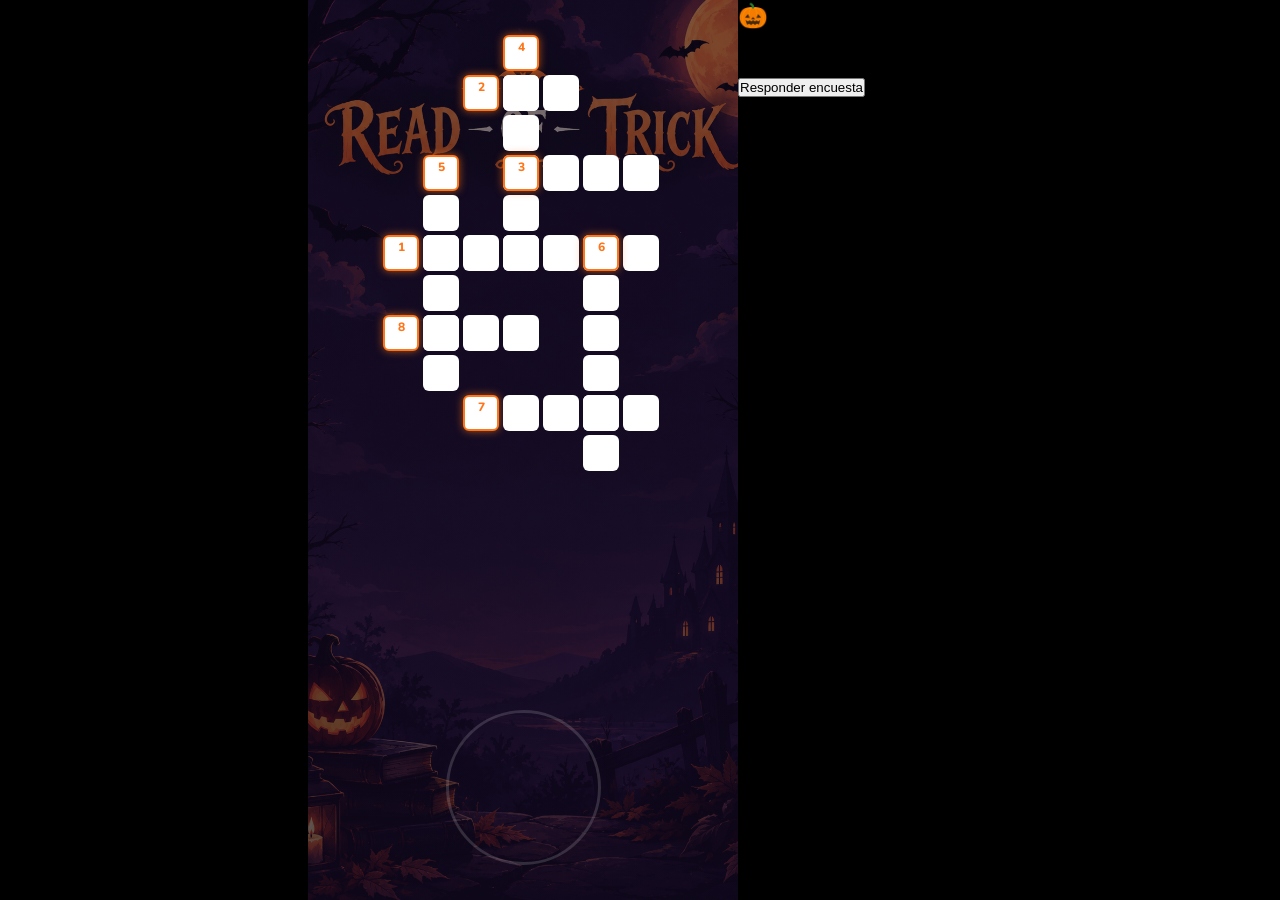
==== commit 6d9d75fb: "Update crusigrama.html" ====
--- a/crusigrama.html
+++ b/crusigrama.html
@@ -259,7 +259,27 @@
 
 </div>
 
-
+<div id="mensajeFinal">
+
+    <div class="mensajeFinalContenido">
+
+        <h2>🎃 ¡Felicidades!</h2>
+
+        <p>
+            Terminaste el crucigrama.
+        </p>
+
+        <p>
+            ¡Favor de responder la encuesta!
+        </p>
+
+        <button id="btnEncuesta">
+            Responder encuesta
+        </button>
+
+    </div>
+
+</div>
 <script src="crusigrama.js"></script>
 
 </body>
--- a/crusigrama.css
+++ b/crusigrama.css
@@ -21,8 +21,6 @@
 }
 
 
-
-
 /* =========================
    ENCABEZADO
 ========================= */
@@ -50,23 +48,36 @@
 }
 
 main{
+
     flex:1;
-    display:flex;
+
+    display:flex;
+
     flex-direction:column;
+
     min-height:0;
-}
+
+}
+
+
 /* =========================
    ZONA DEL CRUCIGRAMA
 ========================= */
 
 .tablero{
+
     position:absolute;
+
     top:35px;
+
     left:0;
+
     right:0;
 
     display:flex;
-    justify-content:center;
+
+    justify-content:center;
+
 }
 
 
@@ -74,11 +85,16 @@
    CUADRÍCULA
 ========================= */
 
-.grid {
+.grid{
+
     position:relative;
+
     width:280px;
+
     height:440px;
-}
+
+}
+
 .celda,
 .vacio{
 
@@ -167,49 +183,84 @@
 ========================= */
 
 .letras{
+
     position:absolute;
+
     left:0;
+
     right:0;
+
     bottom:35px;
 
     height:155px;
 
     display:flex;
-    justify-content:center;
+
+    justify-content:center;
+
     align-items:center;
 
     padding:0;
+
     margin:0;
 
     z-index:20;
-}
+
+}
+
 .circulo{
+
     position:relative;
 
     width:155px;
+
     height:155px;
 
     border-radius:50%;
+
     border:3px solid rgba(255,255,255,.15);
 
     flex-shrink:0;
 
     z-index:21;
+
+}
+
+.circulo.error{
+
+    border-color:#ff2b2b;
+
+    box-shadow:
+        0 0 18px rgba(255,43,43,.85);
+
+}
+
+.circulo.error button{
+
+    background:#ff2b2b;
+
+    color:white;
+
 }
 
 .circulo button{
+
     position:absolute;
 
     width:40px;
+
     height:40px;
 
     border-radius:50%;
+
     border:none;
 
     background:#f2f2f2;
 
     font-family:"Nunito",sans-serif;
+
     font-size:20px;
+
     font-weight:800;
 
     box-shadow:0 4px 8px rgba(0,0,0,.3);
@@ -217,11 +268,17 @@
     cursor:pointer;
 
     pointer-events:auto;
+
     touch-action:manipulation;
+
     -webkit-tap-highlight-color:transparent;
-}
-
-/* A */
+
+}
+
+
+/* =========================
+   POSICIONES DEL CÍRCULO
+========================= */
 
 .circulo button:nth-child(1){
 
@@ -234,9 +291,6 @@
 
 }
 
-
-/* R */
-
 .circulo button:nth-child(2){
 
     top:48px;
@@ -245,9 +299,6 @@
 
 }
 
-
-/* D */
-
 .circulo button:nth-child(3){
 
     top:48px;
@@ -255,9 +306,6 @@
     right:8px;
 
 }
-
-
-/* C */
 
 .circulo button:nth-child(4){
 
@@ -270,9 +318,6 @@
 
 }
 
-
-/* U */
-
 .circulo button:nth-child(5){
 
     bottom:8px;
@@ -281,9 +326,6 @@
 
 }
 
-
-/* L */
-
 .circulo button:nth-child(6){
 
     bottom:8px;
@@ -302,16 +344,19 @@
     position:fixed;
 
     top:67%;
+
     left:50%;
 
     transform:translate(-50%,-50%);
 
     width:85%;
+
     max-width:350px;
 
     background:rgba(43,43,43,.82);
 
     backdrop-filter:blur(8px);
+
     -webkit-backdrop-filter:blur(8px);
 
     color:white;
@@ -331,10 +376,13 @@
 
 }
 
-.casilla {
+
+.casilla{
+
     position:absolute;
 
     width:36px;
+
     height:36px;
 
     background:white;
@@ -342,20 +390,21 @@
     border-radius:6px;
 
     display:flex;
-    justify-content:center;
+
+    justify-content:center;
+
     align-items:flex-start;
 
     padding-top:2px;
 
     font-size:12px;
+
     font-weight:800;
 
     color:#333;
-}
-
-/* =========================
-   CASILLAS CON PISTA
-========================= */
+
+}
+
 
 /* =========================
    CASILLAS SELECCIONABLES
@@ -378,9 +427,6 @@
 
 }
 
-
-/* AL PASAR EL MOUSE */
-
 .casilla.pista:hover{
 
     transform:scale(1.05);
@@ -390,9 +436,6 @@
 
 }
 
-
-/* AL TOCAR */
-
 .casilla.pista:active{
 
     transform:scale(.90);
@@ -407,8 +450,6 @@
    PANEL DE PISTA
 ========================= */
 
-
-
 #popupPista h3{
 
     color:#ff7518;
@@ -428,13 +469,16 @@
 }
 
 
-/* BOTÓN CERRAR */
+/* =========================
+   BOTÓN CERRAR
+========================= */
 
 #cerrarPista{
 
     position:absolute;
 
     top:6px;
+
     right:10px;
 
     background:none;
@@ -449,7 +493,12 @@
 
 }
 
-.casilla.rellena { 
+
+/* =========================
+   LETRAS COLOCADAS
+========================= */
+
+.casilla.rellena{
 
     color:#25123f;
 
@@ -458,46 +507,82 @@
     padding-top:4px;
 
 }
+
+
+/* =========================
+   BLOQUEO DE SCROLL / ZOOM
+========================= */
 
 html,
 body{
+
     width:100%;
+
     height:100%;
+
     margin:0;
+
     padding:0;
+
     overflow:hidden;
+
     overscroll-behavior:none;
+
     touch-action:manipulation;
+
 }
 
 body{
+
     position:fixed;
+
     inset:0;
-}
+
+}
+
+
+/* =========================
+   APP
+========================= */
 
 .app{
+
     position:relative;
 
     width:100%;
+
     max-width:430px;
+
     height:100dvh;
+
     max-height:100dvh;
 
     background:
+
         linear-gradient(
+
             rgba(19,10,35,.55),
+
             rgba(19,10,35,.70)
+
         ),
+
         url("img/fondo.png") center/cover no-repeat;
 
     display:flex;
+
     flex-direction:column;
 
     overflow:hidden;
-}
+
+}
+
 
 button,
 .casilla{
+
     touch-action:manipulation;
+
     -webkit-tap-highlight-color:transparent;
-}
+
+}
